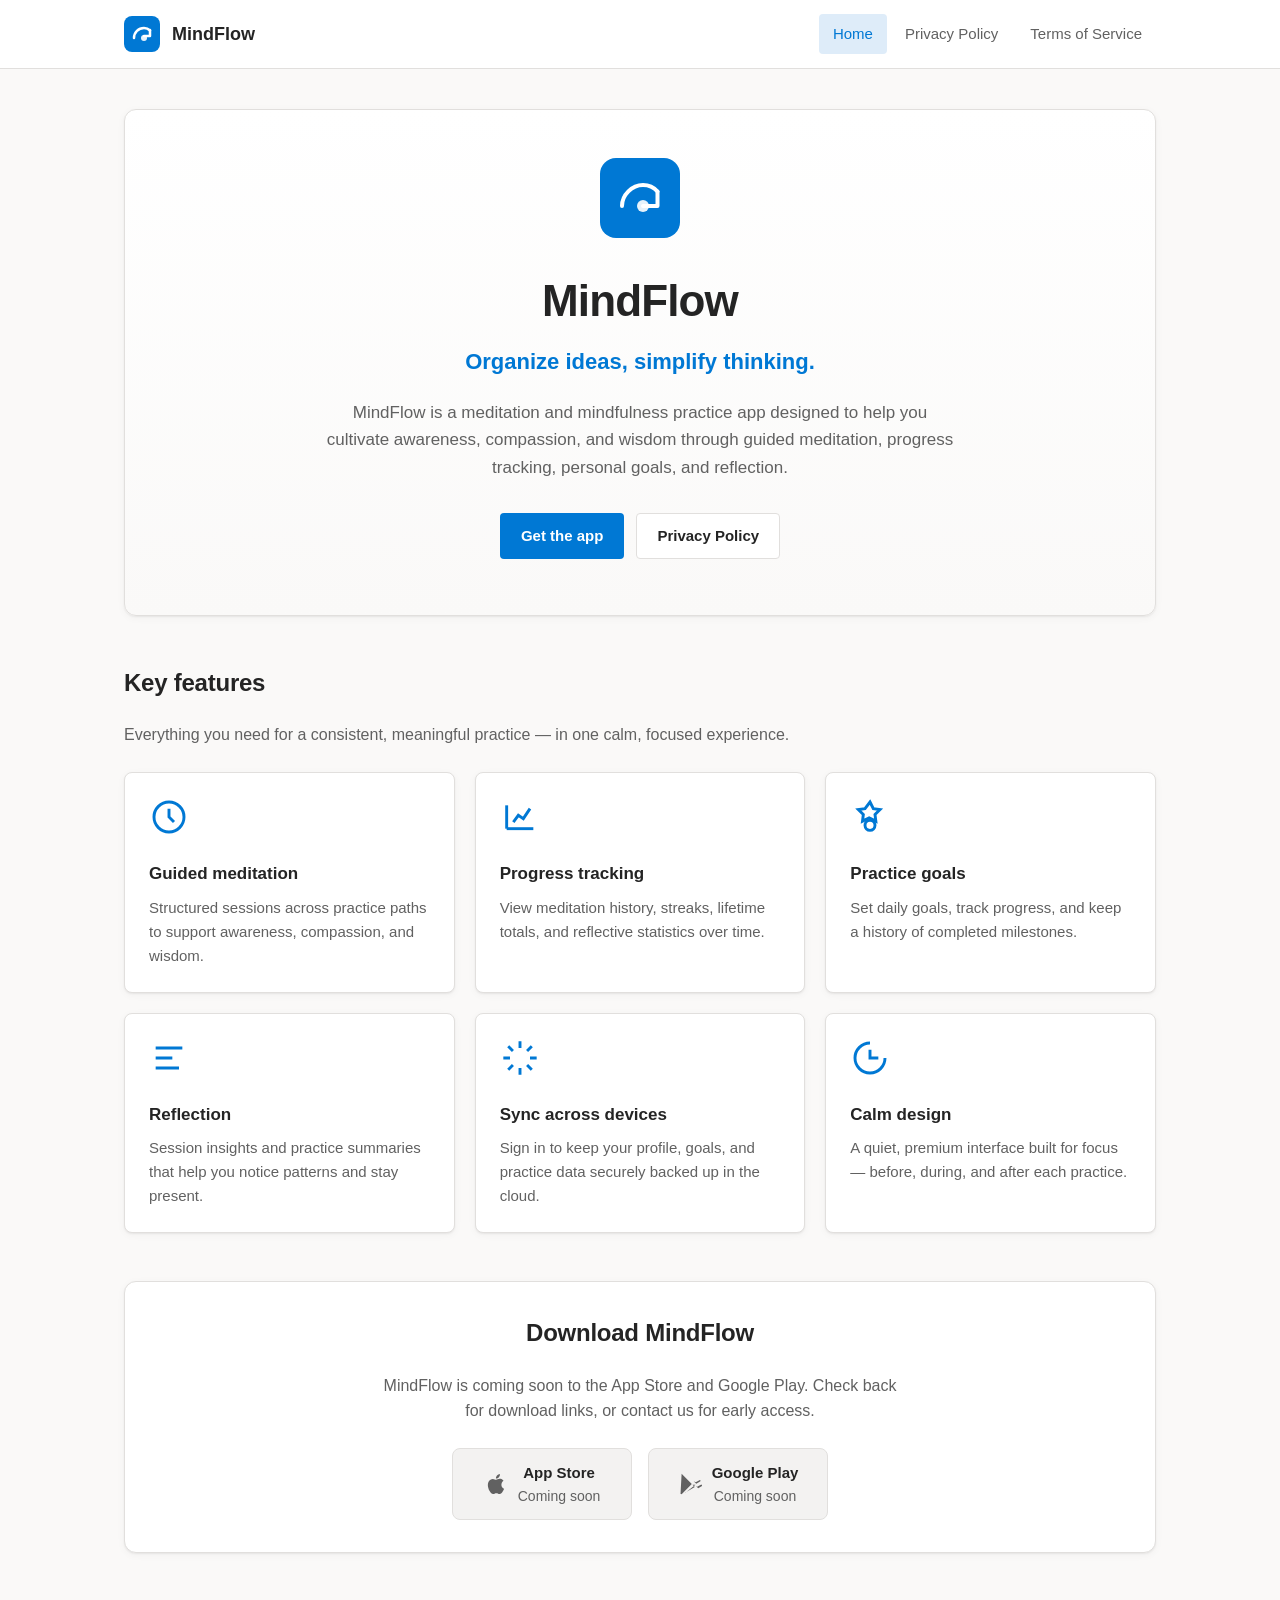
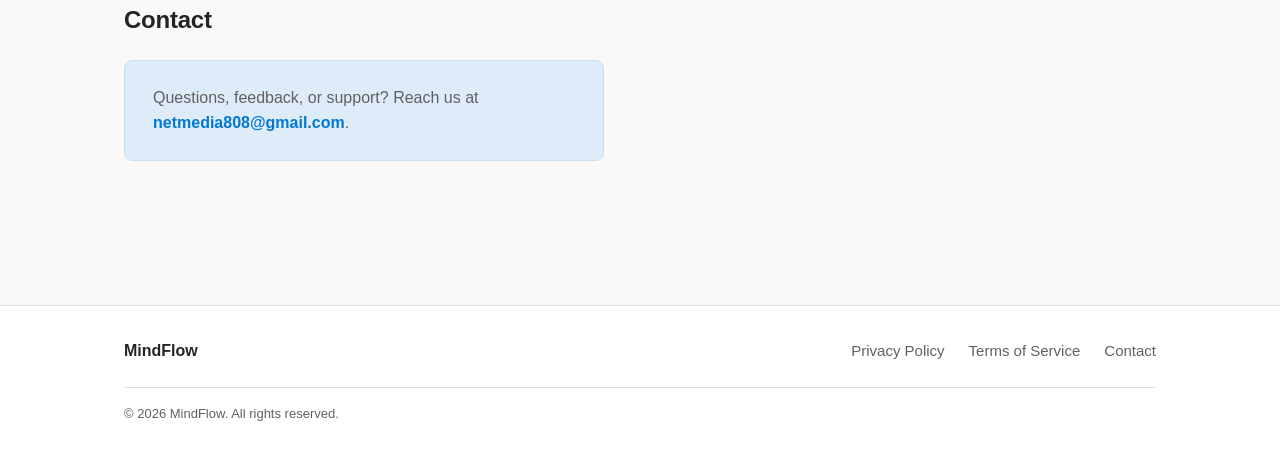
==== index.html @ 56b26f3a "Add MindFlow static website for GitHub Pages Co-authored-by: Cursor <cursoragent@cursor.com>" ====
<!DOCTYPE html>
<html lang="en">
<head>
  <meta charset="UTF-8">
  <meta name="viewport" content="width=device-width, initial-scale=1.0">
  <meta name="description" content="MindFlow — Organize ideas, simplify thinking. A meditation and mindfulness practice app for guided sessions, goals, and progress.">
  <title>MindFlow</title>
  <link rel="stylesheet" href="styles.css">
</head>
<body>
  <header class="site-header">
    <div class="header-inner">
      <a href="index.html" class="brand" aria-label="MindFlow home">
        <svg class="brand-logo" viewBox="0 0 36 36" fill="none" xmlns="http://www.w3.org/2000/svg" aria-hidden="true">
          <rect width="36" height="36" rx="8" fill="#0078D4"/>
          <path d="M10 22C10 16.4772 14.4772 12 20 12C22.5 12 24.5 13 26 14.5" stroke="white" stroke-width="2.5" stroke-linecap="round"/>
          <path d="M26 14V20H20" stroke="white" stroke-width="2.5" stroke-linecap="round" stroke-linejoin="round"/>
          <circle cx="20" cy="22" r="3" fill="white" opacity="0.9"/>
        </svg>
        MindFlow
      </a>
      <nav class="site-nav" aria-label="Main navigation">
        <a href="index.html" aria-current="page">Home</a>
        <a href="privacy.html">Privacy Policy</a>
        <a href="terms.html">Terms of Service</a>
      </nav>
    </div>
  </header>

  <main>
    <section class="hero">
      <svg class="hero-logo" viewBox="0 0 80 80" fill="none" xmlns="http://www.w3.org/2000/svg" aria-hidden="true">
        <rect width="80" height="80" rx="16" fill="#0078D4"/>
        <path d="M22 48C22 36.9543 31.9543 27 43 27C49 27 54 29.5 57.5 33.5" stroke="white" stroke-width="4" stroke-linecap="round"/>
        <path d="M57.5 33.5V48H43" stroke="white" stroke-width="4" stroke-linecap="round" stroke-linejoin="round"/>
        <circle cx="43" cy="48" r="6" fill="white" opacity="0.9"/>
      </svg>
      <h1>MindFlow</h1>
      <p class="tagline">Organize ideas, simplify thinking.</p>
      <p class="description">
        MindFlow is a meditation and mindfulness practice app designed to help you cultivate awareness,
        compassion, and wisdom through guided meditation, progress tracking, personal goals, and reflection.
      </p>
      <div class="btn-group">
        <a href="#download" class="btn btn-primary">Get the app</a>
        <a href="privacy.html" class="btn btn-secondary">Privacy Policy</a>
      </div>
    </section>

    <section class="section" aria-labelledby="features-heading">
      <h2 id="features-heading">Key features</h2>
      <p class="section-intro">Everything you need for a consistent, meaningful practice — in one calm, focused experience.</p>
      <div class="feature-grid">
        <article class="feature-card">
          <svg class="feature-icon" viewBox="0 0 24 24" fill="none" stroke="currentColor" stroke-width="1.75" aria-hidden="true">
            <circle cx="12" cy="12" r="9"/>
            <path d="M12 7v5l3 3"/>
          </svg>
          <h3>Guided meditation</h3>
          <p>Structured sessions across practice paths to support awareness, compassion, and wisdom.</p>
        </article>
        <article class="feature-card">
          <svg class="feature-icon" viewBox="0 0 24 24" fill="none" stroke="currentColor" stroke-width="1.75" aria-hidden="true">
            <path d="M4 19V5"/>
            <path d="M4 19h16"/>
            <path d="M8 15l3-4 3 2 4-6"/>
          </svg>
          <h3>Progress tracking</h3>
          <p>View meditation history, streaks, lifetime totals, and reflective statistics over time.</p>
        </article>
        <article class="feature-card">
          <svg class="feature-icon" viewBox="0 0 24 24" fill="none" stroke="currentColor" stroke-width="1.75" aria-hidden="true">
            <path d="M12 3l2 4 4 .5-3 3 .5 4-4-2-4 2 .5-4-3-3 4-.5z"/>
            <circle cx="12" cy="17" r="3"/>
          </svg>
          <h3>Practice goals</h3>
          <p>Set daily goals, track progress, and keep a history of completed milestones.</p>
        </article>
        <article class="feature-card">
          <svg class="feature-icon" viewBox="0 0 24 24" fill="none" stroke="currentColor" stroke-width="1.75" aria-hidden="true">
            <path d="M4 6h16M4 12h10M4 18h14"/>
          </svg>
          <h3>Reflection</h3>
          <p>Session insights and practice summaries that help you notice patterns and stay present.</p>
        </article>
        <article class="feature-card">
          <svg class="feature-icon" viewBox="0 0 24 24" fill="none" stroke="currentColor" stroke-width="1.75" aria-hidden="true">
            <path d="M12 2v4M12 18v4M4.93 4.93l2.83 2.83M16.24 16.24l2.83 2.83M2 12h4M18 12h4M4.93 19.07l2.83-2.83M16.24 7.76l2.83-2.83"/>
          </svg>
          <h3>Sync across devices</h3>
          <p>Sign in to keep your profile, goals, and practice data securely backed up in the cloud.</p>
        </article>
        <article class="feature-card">
          <svg class="feature-icon" viewBox="0 0 24 24" fill="none" stroke="currentColor" stroke-width="1.75" aria-hidden="true">
            <path d="M12 3a9 9 0 1 0 9 9"/>
            <path d="M12 7v5h5"/>
          </svg>
          <h3>Calm design</h3>
          <p>A quiet, premium interface built for focus — before, during, and after each practice.</p>
        </article>
      </div>
    </section>

    <section class="section download-section" id="download" aria-labelledby="download-heading">
      <h2 id="download-heading">Download MindFlow</h2>
      <p>MindFlow is coming soon to the App Store and Google Play. Check back for download links, or contact us for early access.</p>
      <div class="store-badges">
        <div class="store-badge" aria-label="App Store — coming soon">
          <svg width="24" height="24" viewBox="0 0 24 24" fill="currentColor" aria-hidden="true">
            <path d="M18.71 19.5c-.83 1.24-1.71 2.45-3.05 2.47-1.34.03-1.77-.79-3.29-.79-1.53 0-2 .77-3.27.82-1.31.05-2.3-1.32-3.14-2.53C4.25 17 2.94 12.45 4.7 9.39c.87-1.52 2.43-2.48 4.12-2.51 1.28-.02 2.5.87 3.29.87.78 0 2.26-1.07 3.8-.91.65.03 2.47.26 3.64 1.98-.09.06-2.17 1.28-2.15 3.81.03 3.02 2.65 4.03 2.68 4.04-.03.07-.42 1.44-1.38 2.83M13 3.5c.73-.83 1.94-1.46 2.94-1.5.13 1.17-.34 2.35-1.04 3.19-.69.85-1.83 1.51-2.95 1.42-.15-1.15.41-2.35 1.05-3.11z"/>
          </svg>
          <span><strong>App Store</strong>Coming soon</span>
        </div>
        <div class="store-badge" aria-label="Google Play — coming soon">
          <svg width="24" height="24" viewBox="0 0 24 24" fill="currentColor" aria-hidden="true">
            <path d="M3.609 1.814L13.792 12 3.61 22.186a1.004 1.004 0 0 1-.523-.095.996.996 0 0 1-.478-.437.99.99 0 0 1-.01-.84L3.609 1.814zM14.5 12.707l2.302 2.302-9.894 5.698a1.004 1.004 0 0 1 .523.095.996.996 0 0 1 .478-.437l9.591-7.658zM17.696 10.302L21.89 7.9a1 1 0 0 1 .523.437 1 1 0 0 1 0 .926l-4.194 2.402-2.523-2.523zM17.696 13.698l2.523 2.523 4.194-2.402a1 1 0 0 1-.523-.926 1 1 0 0 1-.523-.437l-4.194 2.402z"/>
          </svg>
          <span><strong>Google Play</strong>Coming soon</span>
        </div>
      </div>
    </section>

    <section class="section" aria-labelledby="contact-heading">
      <h2 id="contact-heading">Contact</h2>
      <div class="contact-card">
        <p>Questions, feedback, or support? Reach us at <a href="mailto:netmedia808@gmail.com">netmedia808@gmail.com</a>.</p>
      </div>
    </section>
  </main>

  <footer class="site-footer">
    <div class="footer-inner">
      <span class="footer-brand">MindFlow</span>
      <nav class="footer-links" aria-label="Footer navigation">
        <a href="privacy.html">Privacy Policy</a>
        <a href="terms.html">Terms of Service</a>
        <a href="mailto:netmedia808@gmail.com">Contact</a>
      </nav>
      <p class="footer-copy">&copy; 2026 MindFlow. All rights reserved.</p>
    </div>
  </footer>
</body>
</html>
---- styles.css ----
/* MindFlow — Microsoft Fluent–inspired light theme */

:root {
  --accent: #0078d4;
  --accent-hover: #106ebe;
  --accent-light: #deecf9;
  --bg-page: #faf9f8;
  --bg-surface: #ffffff;
  --bg-subtle: #f3f2f1;
  --text-primary: #242424;
  --text-secondary: #616161;
  --border: #e1dfdd;
  --shadow-sm: 0 1px 2px rgba(0, 0, 0, 0.06), 0 2px 8px rgba(0, 0, 0, 0.04);
  --shadow-md: 0 2px 4px rgba(0, 0, 0, 0.06), 0 8px 24px rgba(0, 0, 0, 0.08);
  --radius-sm: 4px;
  --radius-md: 8px;
  --radius-lg: 12px;
  --max-width: 1080px;
  --font: "Segoe UI", -apple-system, BlinkMacSystemFont, "Helvetica Neue", Arial, sans-serif;
}

*,
*::before,
*::after {
  box-sizing: border-box;
}

html {
  scroll-behavior: smooth;
}

body {
  margin: 0;
  font-family: var(--font);
  font-size: 1rem;
  line-height: 1.6;
  color: var(--text-primary);
  background: var(--bg-page);
  -webkit-font-smoothing: antialiased;
}

img {
  max-width: 100%;
  height: auto;
}

a {
  color: var(--accent);
  text-decoration: none;
  transition: color 0.15s ease;
}

a:hover {
  color: var(--accent-hover);
  text-decoration: underline;
}

/* Header */

.site-header {
  background: var(--bg-surface);
  border-bottom: 1px solid var(--border);
  position: sticky;
  top: 0;
  z-index: 100;
}

.header-inner {
  max-width: var(--max-width);
  margin: 0 auto;
  padding: 0.875rem 1.5rem;
  display: flex;
  align-items: center;
  justify-content: space-between;
  gap: 1rem;
}

.brand {
  display: flex;
  align-items: center;
  gap: 0.75rem;
  color: var(--text-primary);
  text-decoration: none;
  font-weight: 600;
  font-size: 1.125rem;
}

.brand:hover {
  color: var(--text-primary);
  text-decoration: none;
}

.brand-logo {
  width: 36px;
  height: 36px;
  flex-shrink: 0;
}

.site-nav {
  display: flex;
  align-items: center;
  gap: 0.25rem;
  flex-wrap: wrap;
}

.site-nav a {
  padding: 0.5rem 0.875rem;
  border-radius: var(--radius-sm);
  color: var(--text-secondary);
  font-size: 0.9375rem;
  font-weight: 500;
  text-decoration: none;
}

.site-nav a:hover,
.site-nav a[aria-current="page"] {
  color: var(--accent);
  background: var(--accent-light);
  text-decoration: none;
}

/* Main layout */

main {
  max-width: var(--max-width);
  margin: 0 auto;
  padding: 2.5rem 1.5rem 4rem;
}

/* Hero */

.hero {
  text-align: center;
  padding: 3rem 1rem 3.5rem;
  background: linear-gradient(180deg, var(--bg-surface) 0%, var(--bg-page) 100%);
  border-radius: var(--radius-lg);
  margin-bottom: 3rem;
  box-shadow: var(--shadow-sm);
  border: 1px solid var(--border);
}

.hero-logo {
  width: 80px;
  height: 80px;
  margin: 0 auto 1.25rem;
}

.hero h1 {
  margin: 0 0 0.5rem;
  font-size: clamp(2rem, 5vw, 2.75rem);
  font-weight: 600;
  letter-spacing: -0.02em;
}

.hero .tagline {
  margin: 0 0 1.25rem;
  font-size: clamp(1.125rem, 2.5vw, 1.375rem);
  color: var(--accent);
  font-weight: 600;
}

.hero .description {
  max-width: 640px;
  margin: 0 auto 2rem;
  color: var(--text-secondary);
  font-size: 1.0625rem;
}

/* Buttons */

.btn {
  display: inline-flex;
  align-items: center;
  justify-content: center;
  gap: 0.5rem;
  padding: 0.625rem 1.25rem;
  border-radius: var(--radius-sm);
  font-family: inherit;
  font-size: 0.9375rem;
  font-weight: 600;
  text-decoration: none;
  border: 1px solid transparent;
  transition: background 0.15s ease, border-color 0.15s ease, color 0.15s ease;
  cursor: pointer;
}

.btn:hover {
  text-decoration: none;
}

.btn-primary {
  background: var(--accent);
  color: #ffffff;
}

.btn-primary:hover {
  background: var(--accent-hover);
  color: #ffffff;
}

.btn-secondary {
  background: var(--bg-surface);
  color: var(--text-primary);
  border-color: var(--border);
}

.btn-secondary:hover {
  background: var(--bg-subtle);
  color: var(--text-primary);
}

.btn-group {
  display: flex;
  flex-wrap: wrap;
  gap: 0.75rem;
  justify-content: center;
}

/* Sections */

.section {
  margin-bottom: 3rem;
}

.section h2 {
  margin: 0 0 1.25rem;
  font-size: 1.5rem;
  font-weight: 600;
  letter-spacing: -0.01em;
}

.section-intro {
  color: var(--text-secondary);
  margin: 0 0 1.5rem;
  max-width: 720px;
}

/* Feature grid */

.feature-grid {
  display: grid;
  grid-template-columns: repeat(auto-fit, minmax(260px, 1fr));
  gap: 1.25rem;
}

.feature-card {
  background: var(--bg-surface);
  border: 1px solid var(--border);
  border-radius: var(--radius-md);
  padding: 1.5rem;
  box-shadow: var(--shadow-sm);
  transition: box-shadow 0.15s ease, border-color 0.15s ease;
}

.feature-card:hover {
  box-shadow: var(--shadow-md);
  border-color: #c8c6c4;
}

.feature-icon {
  width: 40px;
  height: 40px;
  margin-bottom: 1rem;
  color: var(--accent);
}

.feature-card h3 {
  margin: 0 0 0.5rem;
  font-size: 1.0625rem;
  font-weight: 600;
}

.feature-card p {
  margin: 0;
  color: var(--text-secondary);
  font-size: 0.9375rem;
}

/* Download section */

.download-section {
  background: var(--bg-surface);
  border: 1px solid var(--border);
  border-radius: var(--radius-lg);
  padding: 2rem;
  text-align: center;
  box-shadow: var(--shadow-sm);
}

.download-section p {
  color: var(--text-secondary);
  margin: 0 0 1.5rem;
  max-width: 520px;
  margin-left: auto;
  margin-right: auto;
}

.store-badges {
  display: flex;
  flex-wrap: wrap;
  gap: 1rem;
  justify-content: center;
}

.store-badge {
  display: inline-flex;
  align-items: center;
  gap: 0.625rem;
  padding: 0.75rem 1.25rem;
  background: var(--bg-subtle);
  border: 1px solid var(--border);
  border-radius: var(--radius-md);
  color: var(--text-secondary);
  font-size: 0.875rem;
  font-weight: 500;
  min-width: 180px;
  justify-content: center;
}

.store-badge strong {
  display: block;
  color: var(--text-primary);
  font-size: 0.9375rem;
}

/* Contact */

.contact-card {
  background: var(--accent-light);
  border: 1px solid #c7e0f4;
  border-radius: var(--radius-md);
  padding: 1.5rem 1.75rem;
  max-width: 480px;
}

.contact-card p {
  margin: 0;
  color: var(--text-secondary);
}

.contact-card a {
  font-weight: 600;
}

/* Legal pages */

.page-header {
  margin-bottom: 2rem;
  padding-bottom: 1.5rem;
  border-bottom: 1px solid var(--border);
}

.page-header h1 {
  margin: 0 0 0.5rem;
  font-size: clamp(1.75rem, 4vw, 2.25rem);
  font-weight: 600;
  letter-spacing: -0.02em;
}

.page-header .updated {
  margin: 0;
  color: var(--text-secondary);
  font-size: 0.9375rem;
}

.legal-content h2 {
  margin: 2rem 0 0.75rem;
  font-size: 1.25rem;
  font-weight: 600;
  color: var(--text-primary);
}

.legal-content h2:first-child {
  margin-top: 0;
}

.legal-content p,
.legal-content li {
  color: var(--text-secondary);
}

.legal-content ul {
  padding-left: 1.25rem;
  margin: 0.75rem 0;
}

.legal-content li {
  margin: 0.375rem 0;
}

/* Footer */

.site-footer {
  background: var(--bg-surface);
  border-top: 1px solid var(--border);
  margin-top: 2rem;
}

.footer-inner {
  max-width: var(--max-width);
  margin: 0 auto;
  padding: 2rem 1.5rem;
  display: flex;
  flex-wrap: wrap;
  align-items: center;
  justify-content: space-between;
  gap: 1rem;
}

.footer-brand {
  font-weight: 600;
  color: var(--text-primary);
}

.footer-links {
  display: flex;
  flex-wrap: wrap;
  gap: 1rem 1.5rem;
}

.footer-links a {
  font-size: 0.9375rem;
  color: var(--text-secondary);
}

.footer-links a:hover {
  color: var(--accent);
}

.footer-copy {
  width: 100%;
  margin: 0.5rem 0 0;
  padding-top: 1rem;
  border-top: 1px solid var(--border);
  font-size: 0.8125rem;
  color: var(--text-secondary);
}

/* Responsive */

@media (max-width: 640px) {
  .header-inner {
    flex-direction: column;
    align-items: flex-start;
  }

  .site-nav {
    width: 100%;
  }

  .site-nav a {
    flex: 1;
    text-align: center;
  }

  .hero {
    padding: 2rem 1rem 2.5rem;
  }

  .footer-inner {
    flex-direction: column;
    align-items: flex-start;
  }
}
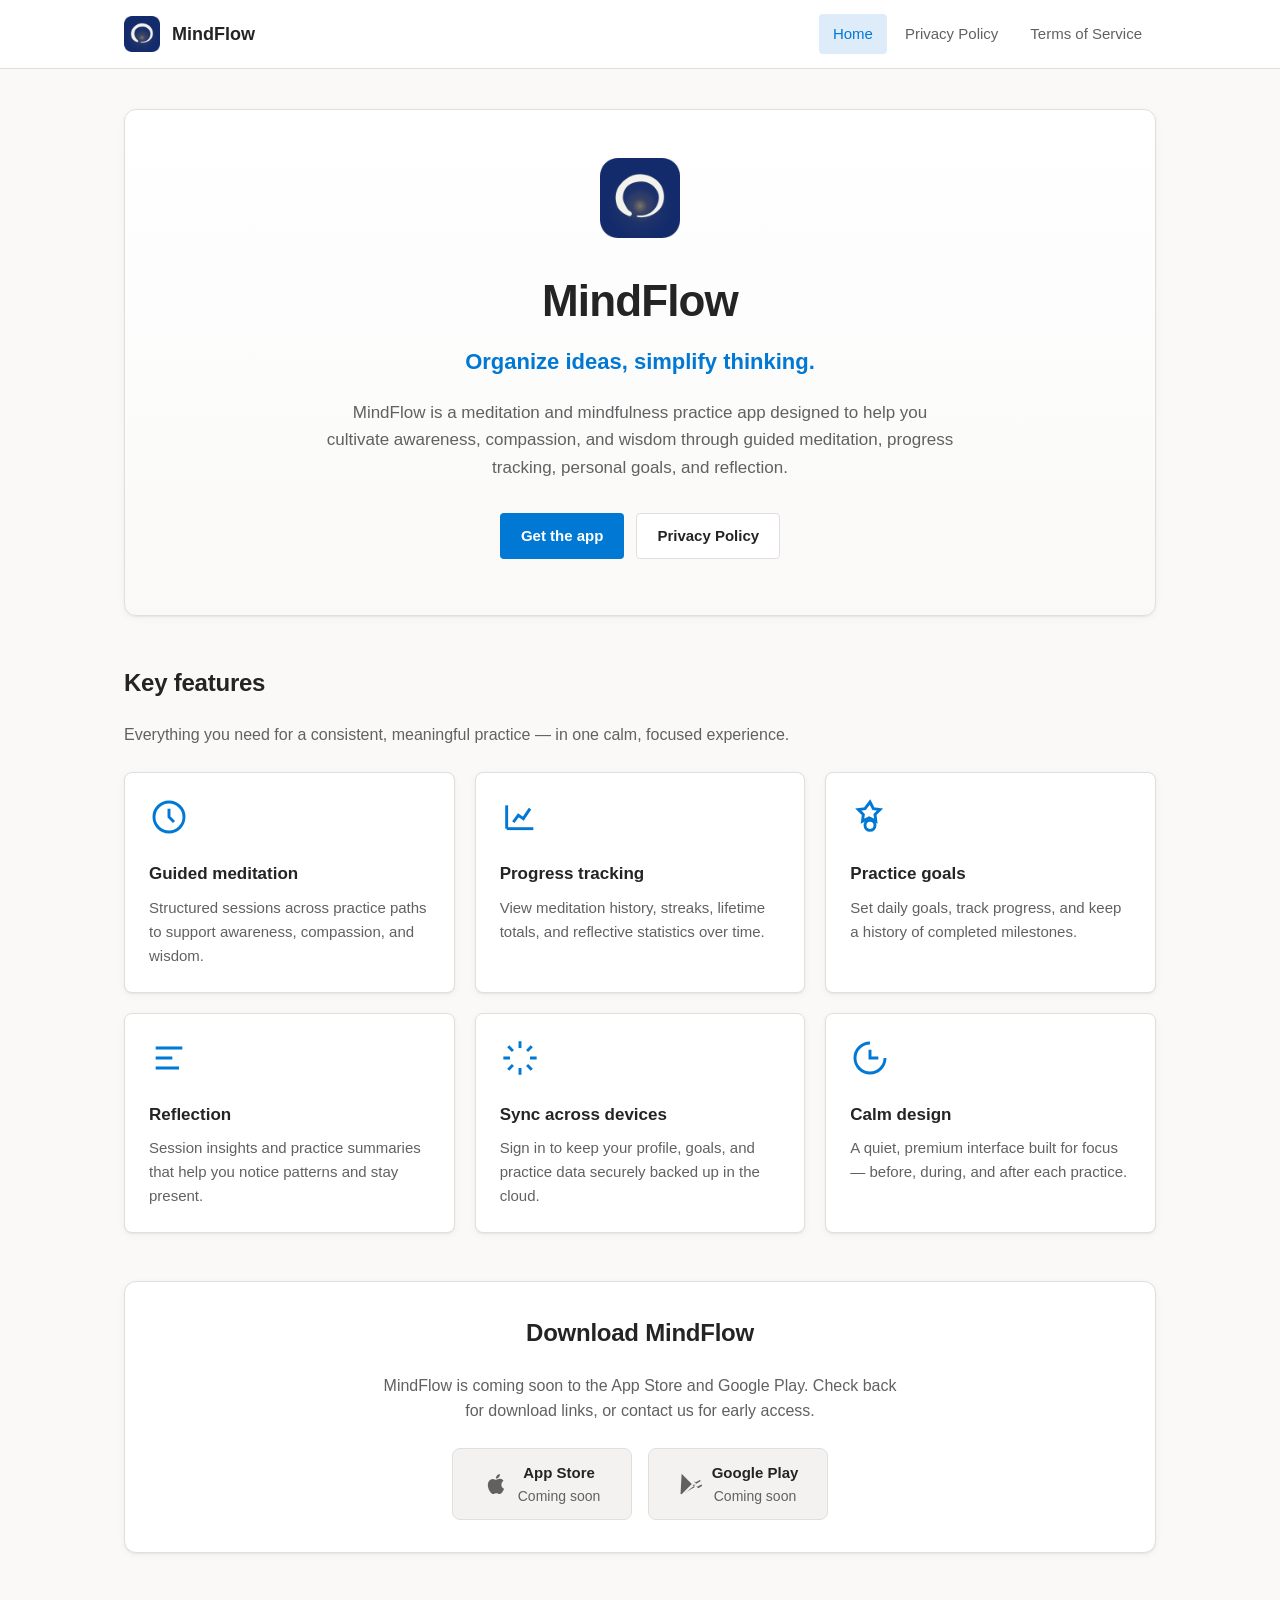
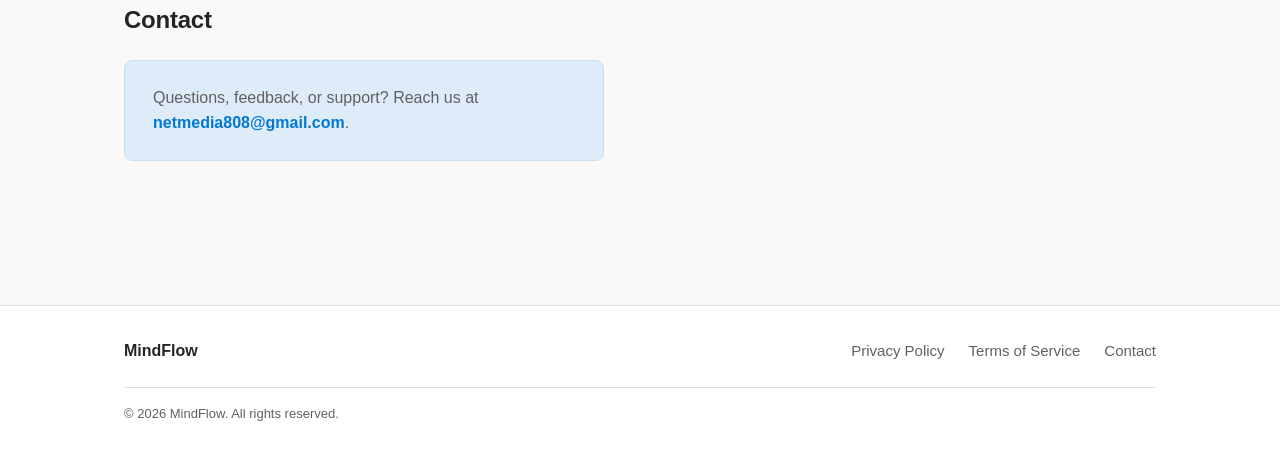
==== commit cae57e56: "feat: use official app icon for website branding Co-authored-by: Cursor <cursoragent@cursor.com>" ====
--- a/index.html
+++ b/index.html
@@ -5,18 +5,15 @@
   <meta name="viewport" content="width=device-width, initial-scale=1.0">
   <meta name="description" content="MindFlow — Organize ideas, simplify thinking. A meditation and mindfulness practice app for guided sessions, goals, and progress.">
   <title>MindFlow</title>
+  <link rel="icon" href="assets/app-icon.png" type="image/png">
+  <link rel="apple-touch-icon" href="assets/app-icon.png">
   <link rel="stylesheet" href="styles.css">
 </head>
 <body>
   <header class="site-header">
     <div class="header-inner">
       <a href="index.html" class="brand" aria-label="MindFlow home">
-        <svg class="brand-logo" viewBox="0 0 36 36" fill="none" xmlns="http://www.w3.org/2000/svg" aria-hidden="true">
-          <rect width="36" height="36" rx="8" fill="#0078D4"/>
-          <path d="M10 22C10 16.4772 14.4772 12 20 12C22.5 12 24.5 13 26 14.5" stroke="white" stroke-width="2.5" stroke-linecap="round"/>
-          <path d="M26 14V20H20" stroke="white" stroke-width="2.5" stroke-linecap="round" stroke-linejoin="round"/>
-          <circle cx="20" cy="22" r="3" fill="white" opacity="0.9"/>
-        </svg>
+        <img class="brand-logo" src="assets/app-icon.png" width="36" height="36" alt="">
         MindFlow
       </a>
       <nav class="site-nav" aria-label="Main navigation">
@@ -29,12 +26,7 @@
 
   <main>
     <section class="hero">
-      <svg class="hero-logo" viewBox="0 0 80 80" fill="none" xmlns="http://www.w3.org/2000/svg" aria-hidden="true">
-        <rect width="80" height="80" rx="16" fill="#0078D4"/>
-        <path d="M22 48C22 36.9543 31.9543 27 43 27C49 27 54 29.5 57.5 33.5" stroke="white" stroke-width="4" stroke-linecap="round"/>
-        <path d="M57.5 33.5V48H43" stroke="white" stroke-width="4" stroke-linecap="round" stroke-linejoin="round"/>
-        <circle cx="43" cy="48" r="6" fill="white" opacity="0.9"/>
-      </svg>
+      <img class="hero-logo" src="assets/app-icon.png" width="80" height="80" alt="MindFlow app icon">
       <h1>MindFlow</h1>
       <p class="tagline">Organize ideas, simplify thinking.</p>
       <p class="description">
--- a/styles.css
+++ b/styles.css
@@ -94,6 +94,8 @@
   width: 36px;
   height: 36px;
   flex-shrink: 0;
+  object-fit: contain;
+  border-radius: var(--radius-sm);
 }
 
 .site-nav {
@@ -143,6 +145,8 @@
   width: 80px;
   height: 80px;
   margin: 0 auto 1.25rem;
+  object-fit: contain;
+  border-radius: var(--radius-lg);
 }
 
 .hero h1 {
